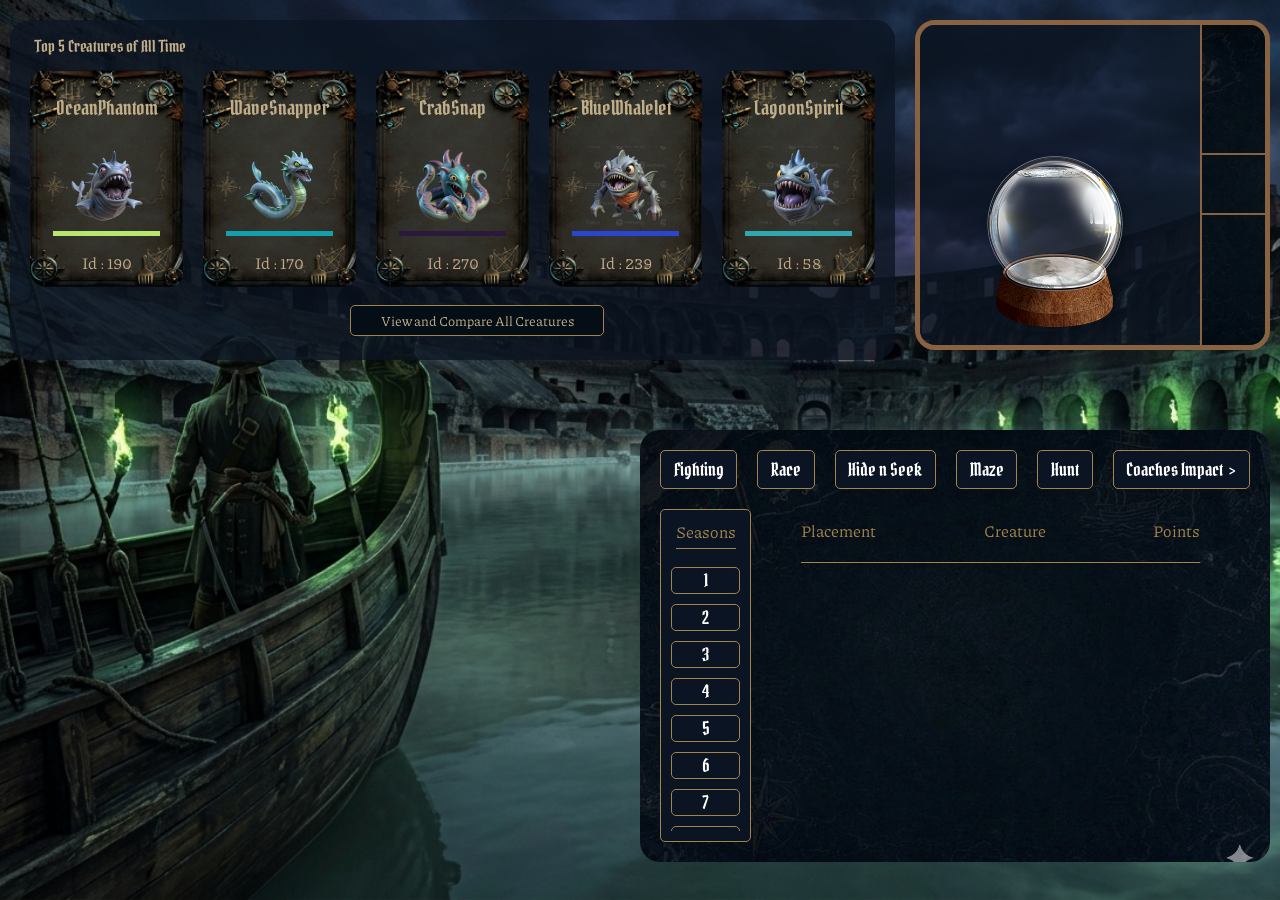
==== index.html @ 3aeb1a82 "Update index.html" ====
<!DOCTYPE html>
<html lang="en">

<head>
    <meta charset="UTF-8">
    <meta name="viewport" content="width=device-width, initial-scale=1.0">
    <link rel="stylesheet" href="common.css">
    <link rel="stylesheet" href="LinusS/landingPage.css">
    <link rel="stylesheet" href="SaraB/winRatePage.css">
    <link rel="stylesheet" href="SaraK/comparePage.css">
    <title>Uncharted Depth</title>
</head>

<body>

    <audio id="waveSound" src="./audioFile/WaveSound.mp3"></audio>
    <audio id="subSound" src="./audioFile/SubmarineSonar.mp3"></audio>
    <audio id="pirateStoryPart1" src="./audioFile/audio_part1.mp3"></audio>
    <audio id="pirateStoryPart2" src="./audioFile/audio_part2.mp3"></audio>

    <main id="firstPage" class="hide">
        <div id="firstPageItemContainer">
            <img id="firstPageLogo" src="./images/Logo.png" alt="">
            <button id="storyModeButton" class="firstPageButtons title">Story Mode</button>
            <button id="quickModeButton" class="firstPageButtons title">Quick Mode</button>
            <button id="creditsButton" class="firstPageButtons title">Credits</button>
        </div>
    </main>



    <main id="storyPage" class="hide">
        <div id="pirateSkull">
            <img src="./images/pirateFace.png" alt="" class="pirateSkull">
            <img src="./images/pirateJaw.png" alt="" class="pirateJaw animation" id="skullJaw1">
        </div>
        <div class="storyText" id="storyTextPart1"></div>
        <div id="continueStoryContainer">
            <button id="continueButtonStory" class="firstPageButtons title hide">Continue</button>
        </div>
    </main>

    <main id="portalPage" class="hide">
        <div id="pirateSkull">
            <img src="./images/pirateFace.png" alt="" class="pirateSkull">
            <img src="./images/pirateJaw.png" alt="" class="pirateJaw animation" id="skullJaw2">
        </div>
        <div class="storyText" id="storyTextPart2"></div>
        <button id="portalPageGlow"></button>
    </main>

    <main id="landingPageContainer" class="">
        <h4 id="creatureText">Top 5 Creatures of All Time </h4>
        <button id="comparePageButton">View and Compare All Creatures</button>
        <div id="topSectionLandingPage">
            <div id="containerAllMonstersBoxLanding">
            </div>
            <div id="specialtyContainer">
                <div id="monsterPic">
                    <img src="./images/smallPicBorder.svg" id="smallPicBorder" style="display: none;">
                    <img src="./images/Line 4.svg" id="smallLine" style="display: none;">
                    <div class="cropBox"></div>
                    <p id="rankMonsterName"></p>
                    <img src="./images/glassGlobe.png" alt="">
                    <div id="smallMonsterPic"></div>
                </div>
                <div id="rates">
                    <div id="monsterRanking" class="child"></div>
                    <div id="specialty" class="child"></div>
                    <div id="winRate" class="child"></div>
                </div>
            </div>

        </div>


        <div id="bottomSectionLandingPage">
            <div id="scoreboardContainer">
                <div id="disciplineButtons">
                    <button class="disciplineButton title" id="fightingDiscipline"
                        data-disciplineid="5">Fighting</button>
                    <button class="disciplineButton title" id="raceDiscipline" data-disciplineid="4">Race</button>
                    <button class="disciplineButton title" id="hidenseekDiscipline" data-disciplineid="3">Hide n
                        Seek</button>
                    <button class="disciplineButton title" id="mazeDiscipline" data-disciplineid="1">Maze</button>
                    <button class="disciplineButton title" id="huntDiscipline" data-disciplineid="2">Hunt</button>
                    <button class="disciplineButton title" id="coachesImpactButton">Coaches Impact &nbsp;></button>
                </div>
                <div id="scoreboardBottomSection">
                    <div id="scoreboardSeasonContainer">
                        <p class="text">Seasons</p>
                        <div id="scoreboardScrollContainer">
                            <button class="seasonButton title" id="season1Landing" data-currentseason="1">1</button>
                            <button class="seasonButton title" id="season2Landing" data-currentseason="2">2</button>
                            <button class="seasonButton title" id="season3Landing" data-currentseason="3">3</button>
                            <button class="seasonButton title" id="season4Landing" data-currentseason="4">4</button>
                            <button class="seasonButton title" id="season5Landing" data-currentseason="5">5</button>
                            <button class="seasonButton title" id="season6Landing" data-currentseason="6">6</button>
                            <button class="seasonButton title" id="season7Landing" data-currentseason="7">7</button>
                            <button class="seasonButton title" id="season8Landing" data-currentseason="8">8</button>
                            <button class="seasonButton title" id="season9Landing" data-currentseason="9">9</button>
                            <button class="seasonButton title" id="season10Landing" data-currentseason="10">10</button>
                        </div>

                    </div>
                    <div id="scoreboardStatsContainer">
                        <div id="scoreboardListingTitles">
                            <div class="text">Placement</div>
                            <div class="text">Creature</div>
                            <div class="text">Points</div>
                        </div>
                        <div id="creatureScoreboardStats">
                        </div>
                    </div>
                </div>
            </div>
    </main>


    <main id="comparePage" class="hide">
        <img src="./images/backArrow.png" id="backArrowCompare" class="backArrow" alt="">
        <div id="containerParticipants">

            <h2 class="containerTitle">Participants</h2>
            <input type="text" id="inputIdField" placeholder="Search Monster Id">


            <div id="containerAllMonstersBox">
            </div>

            <div id="containerButtons">
                <button class="buttonParticipants" id="clearSelectionButton">Clear Selection</button>
                <button class="buttonParticipants" id="selectRandomButton">Select Random</button>
            </div>
        </div>


        <div id="containerGraphs">
            <h2 class="containerTitle">Skill Points</h2>

            <div id="searchBars">

                <select name="seasonsDropDown" id="seasonsDropDown">
                    <option value="">--Choose a season--</option>
                    <option value="season1">Season 1</option>
                    <option value="season2">Season 2</option>
                    <option value="season3">Season 3</option>
                    <option value="season4">Season 4</option>
                    <option value="season5">Season 5</option>
                    <option value="season6">Season 6</option>
                    <option value="season7">Season 7</option>
                    <option value="season8">Season 8</option>
                    <option value="season9">Season 9</option>
                    <option value="season10">Season 10</option>
                </select>

                <button id="compareButton">Compare Creatures</button>
            </div>

            <div id="skillDistrubution">
                <h3 class="graphTitle">Skill Distribution. The center represent 10 skill points and the outermost 20.
                    Each growing circle is +2 points</h3>
                <div id="radarChartContainer" class=""></div>
            </div>
            <div id="pointsDistrubution">
                <h3 class="graphTitle">Point Distribution is measured as the average score a participant achieves
                    throughout a
                    season</h3>
            </div>


        </div>
    </main>

    <main id="coachGraphPage" class="hide">
        <img src="../images/backArrow.png" id="backArrowCompare" class="backArrow" alt="">
        <div id="coachInfoText">
            <h2>Coaching Impact Overview</h2>
            <p>- The graph shows how coaches perform based on the total points their participants earn across different
                events.<br>- The points for each placement in an event are shown under the graph.</p>
        </div>
        <div id="coachGrafButtonContainer">
            <select id="seasonSelect"></select>
            <select id="eventSelect"></select>
        </div>
        <div id="chart"></div>
        <div id="placementInfo">
            <h4>Point Placement System:</h4>
            <p>1st = 15 pts,&nbsp;&nbsp;&nbsp;&nbsp;2nd = 10 pts,&nbsp;&nbsp;&nbsp;&nbsp;3rd = 6
                pts,&nbsp;&nbsp;&nbsp;&nbsp;4th = 3 pts,&nbsp;&nbsp;&nbsp;&nbsp;5th = 1 pt</p>
        </div>
    </main>

    <main id="creditsPage" class="hide">
        <img src="./images/backArrow.png" id="backArrowCredits" class="backArrow" alt="">


        <div id="containerCredits">

            <h1>Credits</h1>

            <div class="textDiv">
                <h2>Lead designer</h1>
                    <p>Ahmet Börütecne</p>
            </div>
            <div class="textDiv">
                <h2>Designer</h1>
                    <p>Sara Karlsson</p>
                    <p>Sara Boughiout </p>
                    <p>Linus Strandberg</p>
            </div>
            <div class="textDiv">
                <h2>Lead programmer</h1>
                    <p>Erik Pineiro</p>
            </div>
            <div class="textDiv">
                <h2>Programmers </h1>
                    <p>Sara Karlsson</p>
                    <p>Sara Boughiout </p>
                    <p>Linus Strandberg</p>
            </div>

            <div class="textDiv">
                <h2>Fika Manager </h1>
                    <p>Linus Strandberg</p>
            </div>
        </div>

    </main>



    <script src="d3.v7.min.js"></script>
    <script src="Frontend/dataset.v2.js"></script>
    <script src="SaraK/saraK.js"></script>
    <script src="LinusS/linus.js"></script>
    <script src="SaraB/saraB.js"></script>
</body>

</html>
---- common.css ----
.hide {
    display: none !important;
}


@font-face {
    font-family: "titleFont";
    src: url(../Fonts/Pirata_One/PirataOne-Regular.ttf);
}

@font-face {
    font-family: "textFont";
    src: url(../Fonts/Piazzolla/Piazzolla-VariableFont_opsz\,wght.ttf);
}

.title {
    font-family: titleFont;
    font-size: 18px;
}

.text {
    font-family: textFont;
}

#continueStoryContainer{
    display: flex;
    justify-content: end;
    align-items: end;
    box-sizing: border-box;
    padding: 40px;
    width: 100%;
}

#radarChartContainer {
    display: flex;
    flex: 1;
    justify-content: center;
    align-items: center;
}

#portalPageGlow {
    background-position: center;
    background-size: cover;
    background-color: transparent;
    position: sticky;
    border: 0;
    border-radius: 80%;

    height: 43%;
    width: 15%;

    top: 50%;
    left: 44%;

}

#portalPageGlow:hover {
    background-image: url("./images/EllipsePortal.png");
    cursor: pointer;
}
---- LinusS/landingPage.css ----
body {
    display: flex;
    margin: 0;
    height: 100vh;
}

@keyframes fadePageToBlack {
    0% {
        filter: brightness(1);
    }

    100% {
        filter: brightness(0);
    }
}

@keyframes fadePageToNormal {
    0% {
        filter: brightness(0);
    }

    100% {
        filter: brightness(1);
    }
}

.fadePageBlack {
    animation: fadePageToBlack 5s ease-in forwards;
}

.fadeToNormal {
    animation: fadePageToNormal 5s ease-out forwards;
}

#firstPage {
    background-image: url("../images/SubFinish.png");

    background-size: cover;

    min-height: 100vh;
    width: 100%;
    font-family: titleFont;
    padding: 80px 40px;
    display: flex;
    justify-content: end;

}

#firstPageLogo {
    width: 336px;
    height: 183px;
    display: block;
}

.firstPageButtons {
    color: #A2844F;
    font-size: 36px;
    font-weight: 400;
    background: none;
    border: 0;
}

.firstPageButtons:hover {
    cursor: pointer;
    background-color: #6D3A1847;
}

#firstPageItemContainer {
    
    display: flex;
    flex-direction: column;
    width: 336px; 
    gap: 20px;
}

#landingPageContainer {
    padding: 10px;
    box-sizing: border-box;
    min-height: 100vh;
    width: 100%;

    display: flex;
    flex-direction: column;
    gap: 6vh;

    background-image: url("../images/landingPageBackground.png");
    background-size: cover;
}

#topSectionLandingPage {
    height: 34vh;
    display: flex;
    justify-content: space-between;
    margin-bottom: 20px;
    margin-top: 10px;
}

#bottomSectionLandingPage {
    height: 48vh;
    width: 50%;
    background-image: url("../images/scoreaboardBackground.png");
    background-position: center;
    background-size: cover;
    padding: 20px;
    box-sizing: border-box;
    border-radius: 20px;
    margin-top: 30px;
    margin-left: auto;
}

#disciplineButtons {
    display: flex;
    gap: 20px;
    height: 10%;
    margin-bottom: 20px;
}

.disciplineButton {
    flex-grow: 1;
    height: 100%;
    border: 1px solid #A2844F;
    border-radius: 5px;
    color: white;
    background-color: #0B1422;
}

.disciplineButton:hover {
    cursor: pointer;
    opacity: 0.5;
}

#calcRatesButton {
    background-color: #A2844F;
    color: #0B1422;
}

#scoreboardContainer {
    height: 100%;
    box-sizing: border-box;
    display: flex;
    flex-direction: column;
}

#scoreboardBottomSection {
    display: flex;
    flex: 1;
    min-height: 0;
}

#scoreboardSeasonContainer {
    width: calc((100% - 100px) / 6);
    display: flex;
    flex-direction: column;
    align-items: center;
    padding: 10px;
    gap: 2.5%;
    background-color: #0B1422;
    border: 1px solid #A2844F;
    border-radius: 5px;
    min-height: 0;
}

#scoreboardScrollContainer {
    display: flex;
    flex-direction: column;
    width: 100%;
    gap: 10px;
    overflow-y: scroll;
    padding: 10px;
}

#scoreboardSeasonContainer p{
    padding: 0px 0px 5px 0px;
    margin: 0px;
    color: #A2844F;
    border-bottom: 1px solid #A2844F;

}

#scoreboardStatsContainer {
    width: 100%;
    display: flex;
    flex-direction: column;
    min-height: 0;
}

#scoreboardListingTitles {
    display: flex;
    justify-content: space-between;
    color: #A2844F;
    margin: 10px 50px 30px 50px;
    padding-bottom: 20px;
    border-bottom: 1px solid #A2844F;
}

.seasonButton {
    width: 100%;
    box-sizing: border-box;
    background-color: #0B1422;
    color: white;
    border: 1px solid #A2844F;
    flex-grow: 1;
    border-radius: 5px;
}

.seasonButton:hover {
    cursor: pointer;
    opacity: 0.5;
}

#creatureScoreboardStats {
    display: flex;
    flex-direction: column;
    min-height: 0;
    overflow-y: scroll;
    flex: 1;
}

.creatureScoreboard {
    display: flex;
    color: white;
    justify-content: space-between;
    margin: 0px 50px 30px 50px;
    padding-bottom: 20px;
    border-bottom: 1px solid #A2844F33;
}

.creatureScoreboard p {
    margin: 0;
    font-size: 16px;
    font-weight: 400;
}


#portalPage{
    width: 100%;
    height: 100vh;
    background-image: url("../images/Portals.png");
    background-size: cover;
    background-position: center;
    background-repeat: no-repeat;

}


#pirateSkull{
    position: relative;
    z-index: 10000;
}

.pirateSkull{
    position: relative;
    width: 202px;
    height: 189px;
}

.pirateJaw{
    position: absolute;
    width: 70px;
    top: 110px;
    left: 62px;

}

.animation {
    animation: MoveJaw 0.15s infinite ease-in-out alternate;
}

@keyframes MoveJaw {
     from {
        top: 110px;
    }

    to {
        top: 115px;
    }
    
}

.storyText{
    position: absolute;
    background-color: rgba(68, 99, 96, 0.80);
    color: white;
    width: 1200px;
    border: 2px solid white;
    border-radius: 5px;
    padding: 15px 15px 15px 50px;
    top: 60px;
    left: 130px;
    
}

.clickedDisciplineAndButton {
    color: #FFA300;
    background-color: #00173A;
    border: 1px solid #FFA300;
    box-shadow: 0 0 5px white;
}



#topCreatureStats{
    display: flex;
    justify-content: flex-end;

}

#specialtyContainer {
    height: 234px;
    width: 500px;
    border-radius: 20px;
    display: grid;
    overflow: hidden;
    grid-template-columns: 1fr 1fr;
    border: 5px solid #896241
    
}

#monsterPic {
    background: rgba(11, 20, 34, 0.76);
}

#rates{
    background-image: url(../images/scoreaboardBackground.png);
    background-position: center;
    background-repeat: no-repeat;
    background-size: cover;
    background-color: green;
    display: grid;
    grid-template-rows: 1fr 80px 1fr;
}

#rates div{
    border-bottom: 2px solid #896241
}
---- SaraB/winRatePage.css ----
#specialtyContainer {
    height: 320px;
    width: 500px;
    border-radius: 20px;
    display: grid;
    overflow: hidden;
    grid-template-columns: 280px 220px;
    border: 5px solid #896241
    
}

#monsterPic {
    background: rgba(11, 20, 34, 0.76);
}

#containerAllMonstersBoxLanding{
    display: flex;
    gap: 20px;
    margin-right: 20px;
}

#rates{
    background-image: url(../images/scoreaboardBackground.png);
    background-position: center;
    background-repeat: no-repeat;
    background-size: cover;
    display: grid;
    grid-template-rows: 1fr 60px 1fr;
    border-left: 2px solid #896241;
}

#rates div{
    border-bottom: 2px solid #896241
}


#monsterRanking{
    position: relative;
}
.child{
    display: flex;
    align-items: center;
    color: white;
    justify-content: space-between;
    padding: 0 15px 0 15px;

}

.child p{
    color: rgba(250, 223, 138, 0.60);
    font-size: 20px;
    font-style: normal;
    font-weight: 700;
    line-height: 30px;
}

.child img{
    width: 110px;
    position: relative;
    filter: drop-shadow(-1px -1px 10px rgba(223, 182, 85, 0.56));
}

#smallRanking{
      font-size: 16px;
      position: absolute;
      top: 34px;
      left: 146px;
      color: white;
}

#monsterPic{
    display: flex;
    flex-direction: column;
    justify-content: flex-end;
    align-items: center;
    position: relative;
}

#monsterPic p{
    color: #C2AD89;
    text-align: center;
    font-size: 26px;
    font-weight: 700;

}

#smallMonsterPic img{
    position: absolute;
    width: 90px;
    bottom: 70px;
    left: 93px;
}



div #winRate {
    flex-direction: column;
    align-self: center;
    border-bottom: 0px;
}

#winRate p {
    margin: 0;
    margin-bottom: 10px;
    font-size: 12px;
}

#procentualRate {
    font-size: 30px !important;
}

.cropBox{
    width: 85px;
    height: 70px;

    overflow: hidden;
    position: relative;

    border-radius: 3px;
    left: 79px;
}

.cropBox img{
    position: absolute;
    width: 200px;
    top: -60px;
    left: -30px;
}

#rankMonsterName{
    font-family: titleFont;
    position: absolute;
    top: 10px;
    left: 10px;
}

#smallPicBorder{
    position: absolute;
    height: 72px;
    top: 49px;
    right: 17px;
    z-index: 100000;
}


#smallLine{
    position: absolute;
    top: 100px;
    left: 150px;
}

.rankingText {
    color: white !important;
}

#chart svg {
    margin-top: 200px;
}

.selectC {
    width: 170px;
    height: 54px;
    border-radius: 10px;
    border: 2px solid #A2844F;
    background: #051922;
    color: #C2AD89;
    padding: 0 12px;

    font-family: Piazzolla;
    font-size: 20px;
    font-style: normal;
    font-weight: 500;
    line-height: normal;
}

#coachGrafButtonContainer{
    display: flex;
    position: absolute;
    left: 950px;
    top: 50px;
    gap: 15px;

}


#coachGraphPage {
    width: 100vw;
    min-height: 100vh;

    background-image: url("../images/coachGrafBackgroundPic.png");
    background-size: cover;
    background-position: center;
    background-repeat: no-repeat;

    display: flex;
    flex-direction: column;
}

#coachInfoText{
    position: absolute;
    color: #C2AD89;
    left: 180px;
    top: 50px;
}

#coachInfoText p{
    margin-top: 25px;
}

#placementInfo{
    margin-left: 200px;
    color: #C2AD89;

}

#containerAllMonstersBoxLanding{
    background: rgba(11, 20, 34, 0.76);
    padding: 50px 20px 40px 20px;
    border-radius: 20px;
    height: 250px;

}

#comparePageButton{
    position: absolute;
    top: 305px;
    left: 350px;


    width: 254px;
    height: 31px;
    padding: 0 15px;

    font-family: textfont;
    border-radius: 5px;
    border: 1px solid #A2844F;
    background: #040E16;
    color: #C2AD89
}

#comparePageButton:hover{
    cursor: pointer;
    opacity: 0.6;
}

#creatureText{
    font-family: titleFont;
    position: absolute;
    color: #C2AD89;

    font-weight: 300;
    left: 35px;
    top: 15px;

}
---- SaraK/comparePage.css ----
@font-face {
    font-family: "titleFont";
    src: url(../Fonts/Pirata_One/PirataOne-Regular.ttf);
}

@font-face {
    font-family: "textFont";
    src: url(../Fonts/Piazzolla/Piazzolla-VariableFont_opsz\,wght.ttf);
}

body {
    background-color: #2c4043;
}


#storyPage {
    background-image: url(../images/PiarteShip.png);
    height: 100vh;
    width: 100vw;
    background-size: cover;
    background-position: center;
    background-repeat: no-repeat;
    display: flex;
}

#storyDiv {
    background-color: #446360;
    opacity: 80%;
    border: 1px solid white;
    margin-top: 30px;
    margin-left: 30px;
    width: 40%;
    color: white;
    padding-left: 10px;
}

#storyText {
    font-family: textFont;
}

/* /////// */


body {
    margin: 0;
}

#comparePage {
    display: flex;
    flex-direction: row;
    background-image: url(../images/landingPageBackground.png);
    background-size: cover;
    min-height: 100vh;
    background-color: rgba(47, 65, 67, 0.7);
    background-blend-mode: lighten;
    padding: 10px 40px;
    width: 100%;
    overflow: scroll;
}

.backArrow {
    height: 20px;
    position: absolute;
    left: 20px;
    top: 20px;
    z-index: 9999;
}

#containerParticipants {
    display: flex;
    flex-direction: column;
    gap: 20px;
    width: 50%;
    height: 100%;
}

#inputIdField {
    width: 200px;
    padding: 5px;
    border-radius: 5px;
    background-color: #446360;
    color: black;
    opacity: 80%;
    border: solid 2px #2a3d3b;
}

#containerAllMonstersBox {
    display: flex;
    flex-wrap: wrap;
    overflow: scroll;
    gap: 15px;
    height: 100%;
}

.chosenMonsterCard {
    border: solid 2px #5E9F99;
    border-radius: 15px;
    box-shadow: 0 0 4px #5E9F99
}

.monsterCard {
    background-image: url(../images/monsterCard.png);
    background-size: cover;
    width: 153px;
    height: 218px;
    display: flex;
    justify-content: center;
    align-items: center;
    box-sizing: border-box;
}

.monsterCard:hover {
    opacity: 0.6;
    cursor: pointer;
}

#colorBar1 {
    height: 10px;
    width: 10px;
}

.containerTitle {


    font-size: 34px;
    color: #C2AD89;
    font-family: titleFont;
    margin: 0px;
}

#containerButtons {

    gap: 15px;
    display: flex;
}

.buttonParticipants {
    border: 2px solid #A2844F;
    border-radius: 10px;
    padding: 10px;
    background-color: #051922;
    color: #C2AD89;
    font-size: 20px;
}

.buttonParticipants:hover {
    background-color: #092a39;

}


/* *********************  */
#containerGraphs {
    width: 50%;
    display: flex;
    flex-direction: column;
    gap: 10px;
}

#skillDistrubution {
    height: 400px;
    width: 100%;
    border-radius: 10px;
    color: #C2AD89;
    background-image: url("../images/creditsPage.png");
}


#pointsDistrubution {
    /* height: 400px; */
    height: 400px;
    width: 100%;
    background-image: url("../images/creditsPage.png");
    border-radius: 10px;
    color: #C2AD89;
}

.graphTitle {
    color: #C2AD89;
    padding-left: 20px;
}


#creditsPage {
    background-image: url(../images/creditsPage.png);
    height: 100vh;
    width: 100vw;
    background-size: cover;
    background-position: center;
    background-repeat: no-repeat;
}

#containerCredits {
    display: flex;
    flex-direction: column;
    justify-content: center;
    align-items: center;
    color: white;
    position: fixed;
    width: 100%;
    overflow: hidden;
    /* starta under skärmen */
    bottom: -100%;

    animation: scrollCredits 20s linear forwards;

}


@keyframes scrollCredits {
    from {
        bottom: -100%;
    }

    to {
        bottom: 100%;
    }
}


#containerCredits h1 {
    font-family: "titleFont";
    color: #A2844F;
    font-size: 50px;
}

.textDiv {
    display: flex;
    flex-direction: column;
    justify-content: center;
    align-items: center;
}

.textDiv h2 {

    font-family: "titleFont";
    color: #A2844F;
    margin-bottom: 7px;


}

.textDiv p {
    font-family: "textFont";
}

.monsterCard {
    display: flex;
    flex-direction: column;
    gap: 5px;
}

.monsterName {
    color: #C2AD89;
    font-family: titleFont;
    font-size: 20px;
}

.monsterImage {
    height: 80px;
}

.colorLine {
    height: 5px;
    width: 70%;

}

.idName {
    color: #C2AD89;
    font-family: textFont;
    margin: 10px;
}

.hideCard {
    display: none;
}

#searchBars {
    display: flex;
    gap: 20px;
}

#seasonsDropDown {
    padding: 3px;
    width: 200px;
    padding: 5px;
    border-radius: 5px;
    background-color: #446360;
    color: black;
    opacity: 80%;
    border: solid 2px #2a3d3b;
}

#compareButton {
    padding: 3px;
    width: 200px;
    padding: 5px;
    border-radius: 5px;
    background-color: #446360;
    color: black;
    opacity: 80%;
    border: solid 2px #2a3d3b;
}

#compareButton:hover {
    background-color: #3b5552;
    cursor: pointer;
}
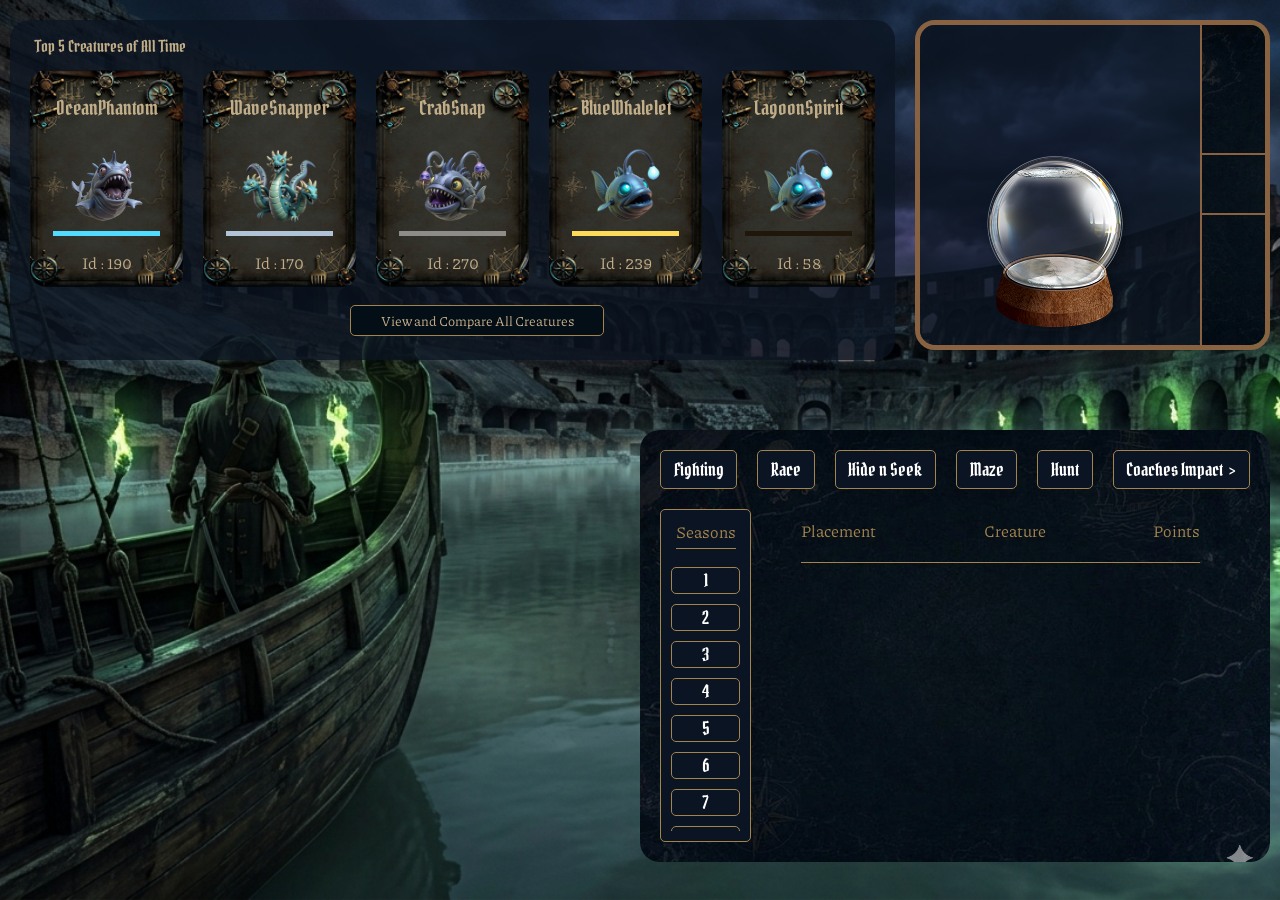
==== commit 4ebbc2a4: "Update index.html" ====
--- a/index.html
+++ b/index.html
@@ -173,7 +173,7 @@
     </main>
 
     <main id="coachGraphPage" class="hide">
-        <img src="../images/backArrow.png" id="backArrowCompare" class="backArrow" alt="">
+        <img src="./images/backArrow.png" id="coachBackArrow" class="backArrow" alt="">
         <div id="coachInfoText">
             <h2>Coaching Impact Overview</h2>
             <p>- The graph shows how coaches perform based on the total points their participants earn across different
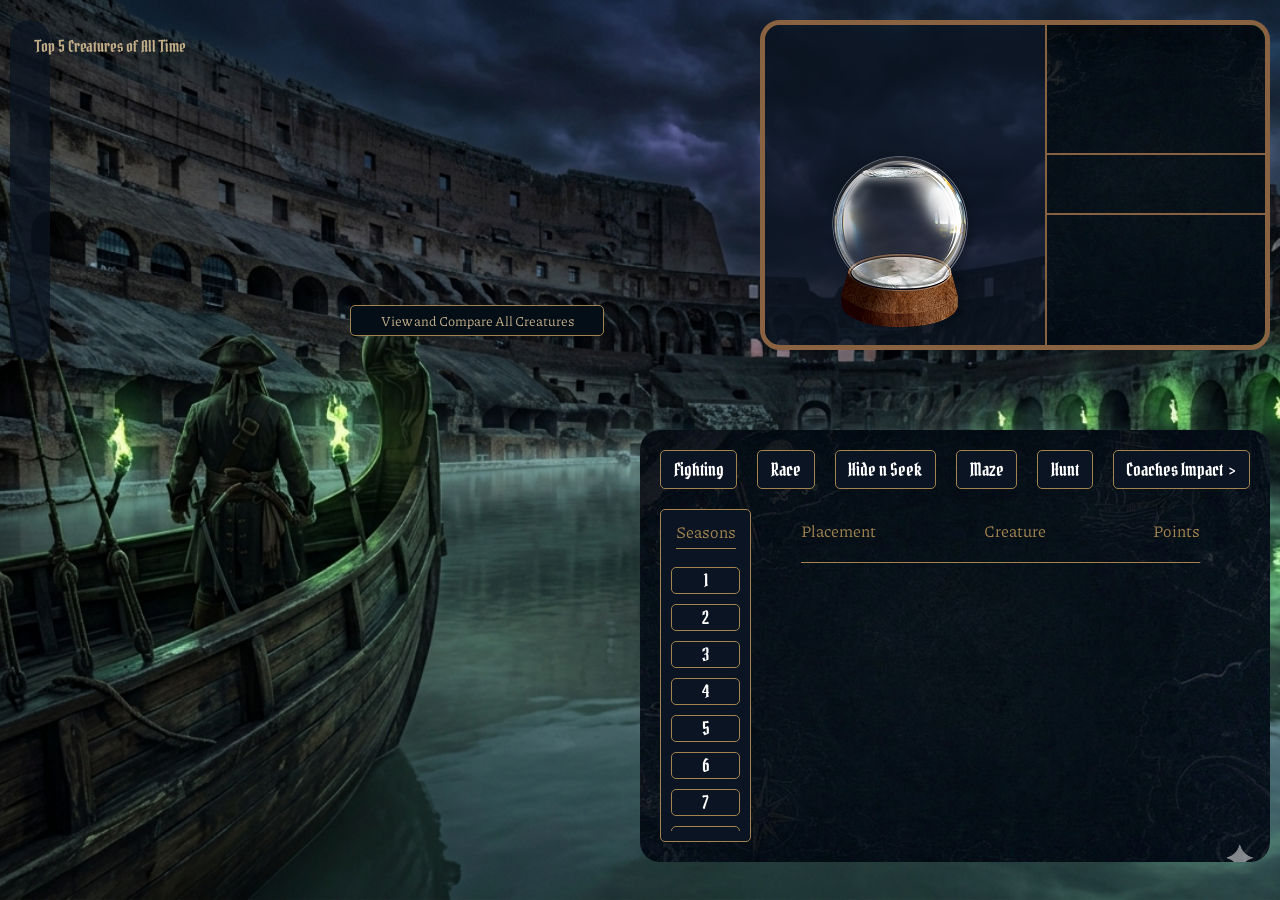
==== commit 29649eef: "Merge branch 'main' of https://github.com/lelle1000/Uncharted-Depths" ====
--- a/index.html
+++ b/index.html
@@ -173,7 +173,7 @@
     </main>
 
     <main id="coachGraphPage" class="hide">
-        <img src="./images/backArrow.png" id="coachBackArrow" class="backArrow" alt="">
+        <img src="../images/backArrow.png" id="backArrowCompare" class="backArrow" alt="">
         <div id="coachInfoText">
             <h2>Coaching Impact Overview</h2>
             <p>- The graph shows how coaches perform based on the total points their participants earn across different
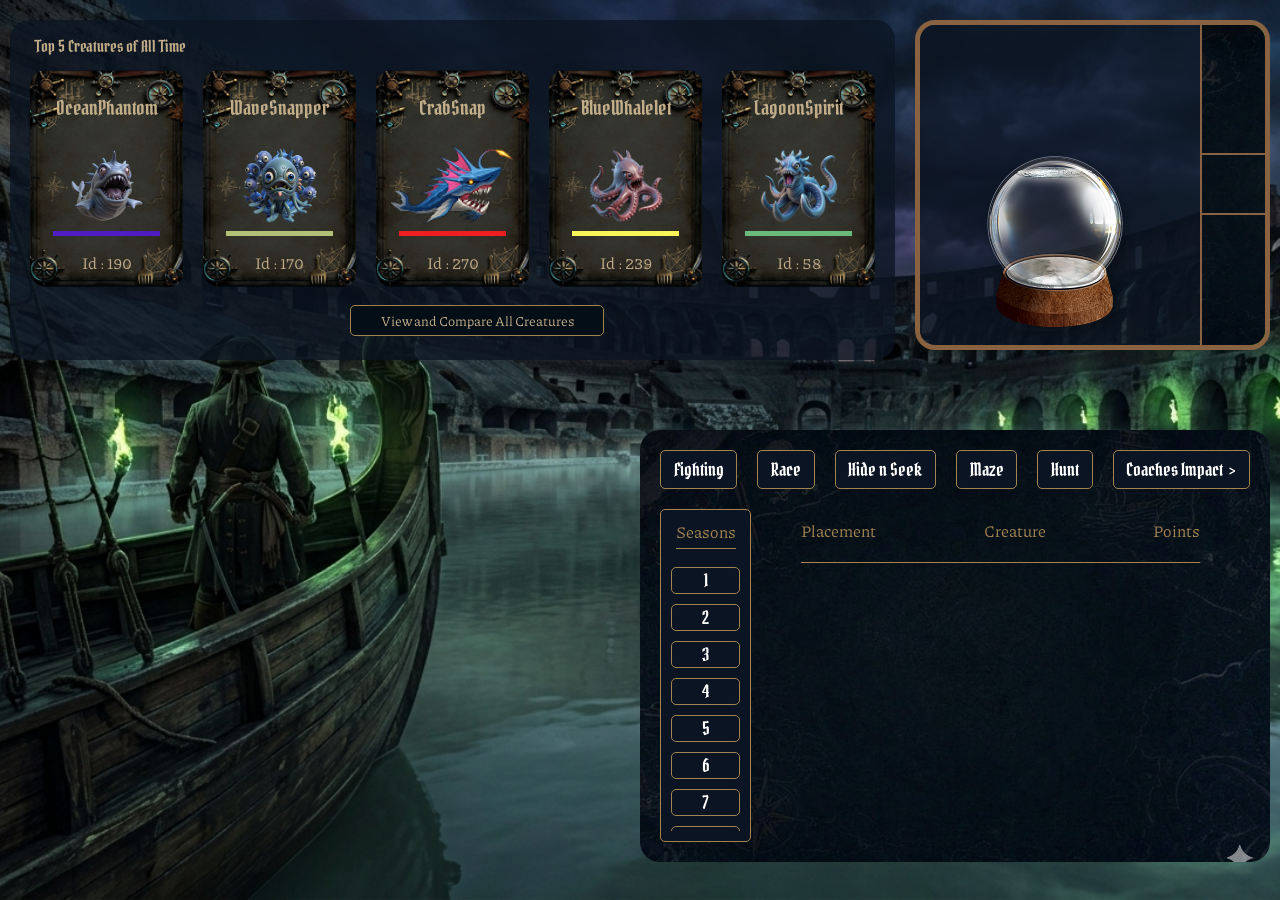
==== commit cf2b0bf7: "Merge branch 'main' of https://github.com/lelle1000/Uncharted-Depths" ====
--- a/index.html
+++ b/index.html
@@ -173,7 +173,7 @@
     </main>
 
     <main id="coachGraphPage" class="hide">
-        <img src="../images/backArrow.png" id="backArrowCompare" class="backArrow" alt="">
+        <img src="./images/backArrow.png" id="coachBackArrow" class="backArrow" alt="">
         <div id="coachInfoText">
             <h2>Coaching Impact Overview</h2>
             <p>- The graph shows how coaches perform based on the total points their participants earn across different
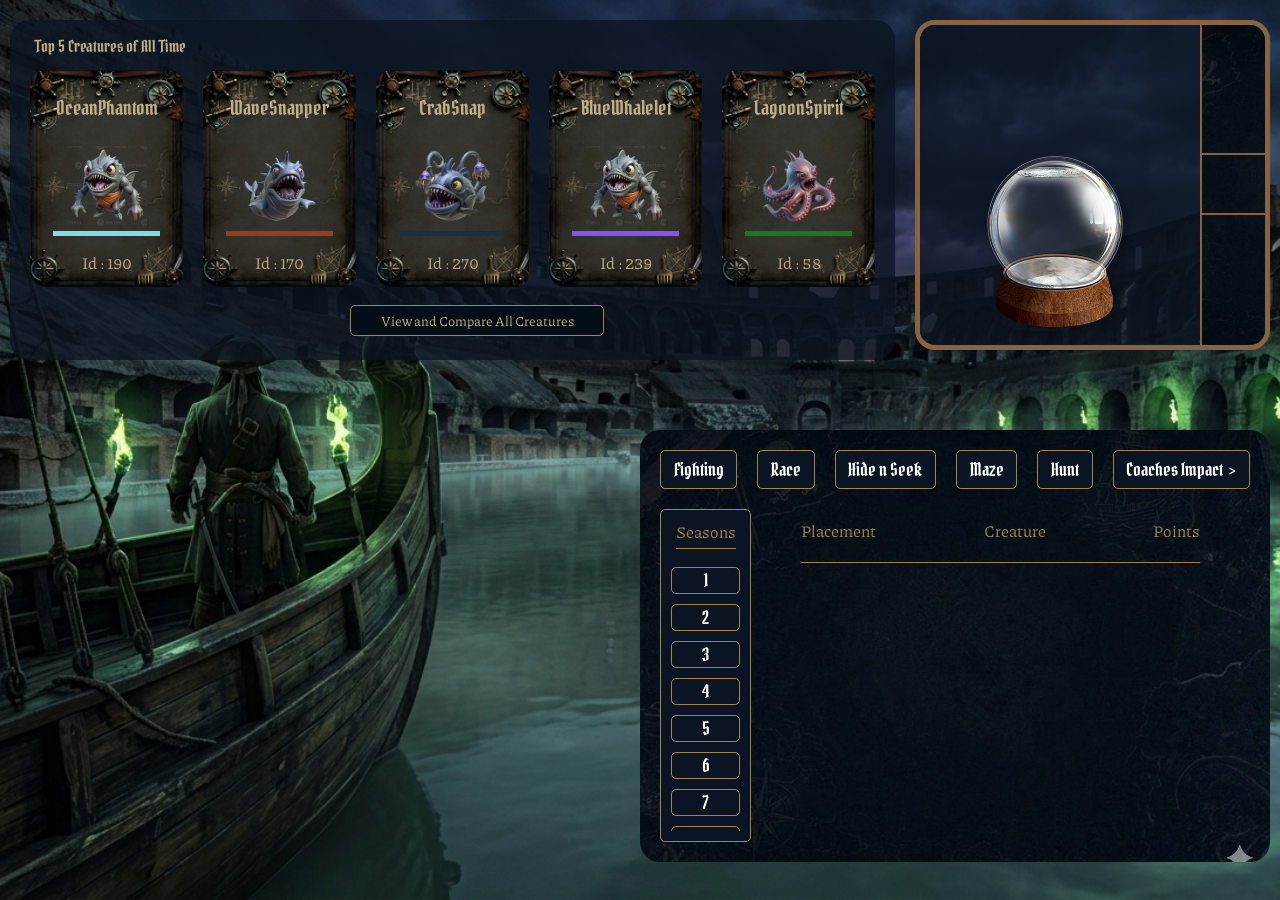
==== commit ec33a76b: "fix css buttton" ====
--- a/index.html
+++ b/index.html
@@ -121,7 +121,9 @@
         <img src="./images/backArrow.png" id="backArrowCompare" class="backArrow" alt="">
         <div id="containerParticipants">
 
-            <h2 class="containerTitle">Participants</h2>
+            <h2 class="containerTitle">Participants
+                
+            </h2>
             <input type="text" id="inputIdField" placeholder="Search Monster Id">
 
 
--- a/SaraK/comparePage.css
+++ b/SaraK/comparePage.css
@@ -125,7 +125,8 @@
     font-size: 34px;
     color: #C2AD89;
     font-family: titleFont;
-    margin: 0px;
+    margin: 0;
+    margin-left :20px;
 }
 
 #containerButtons {
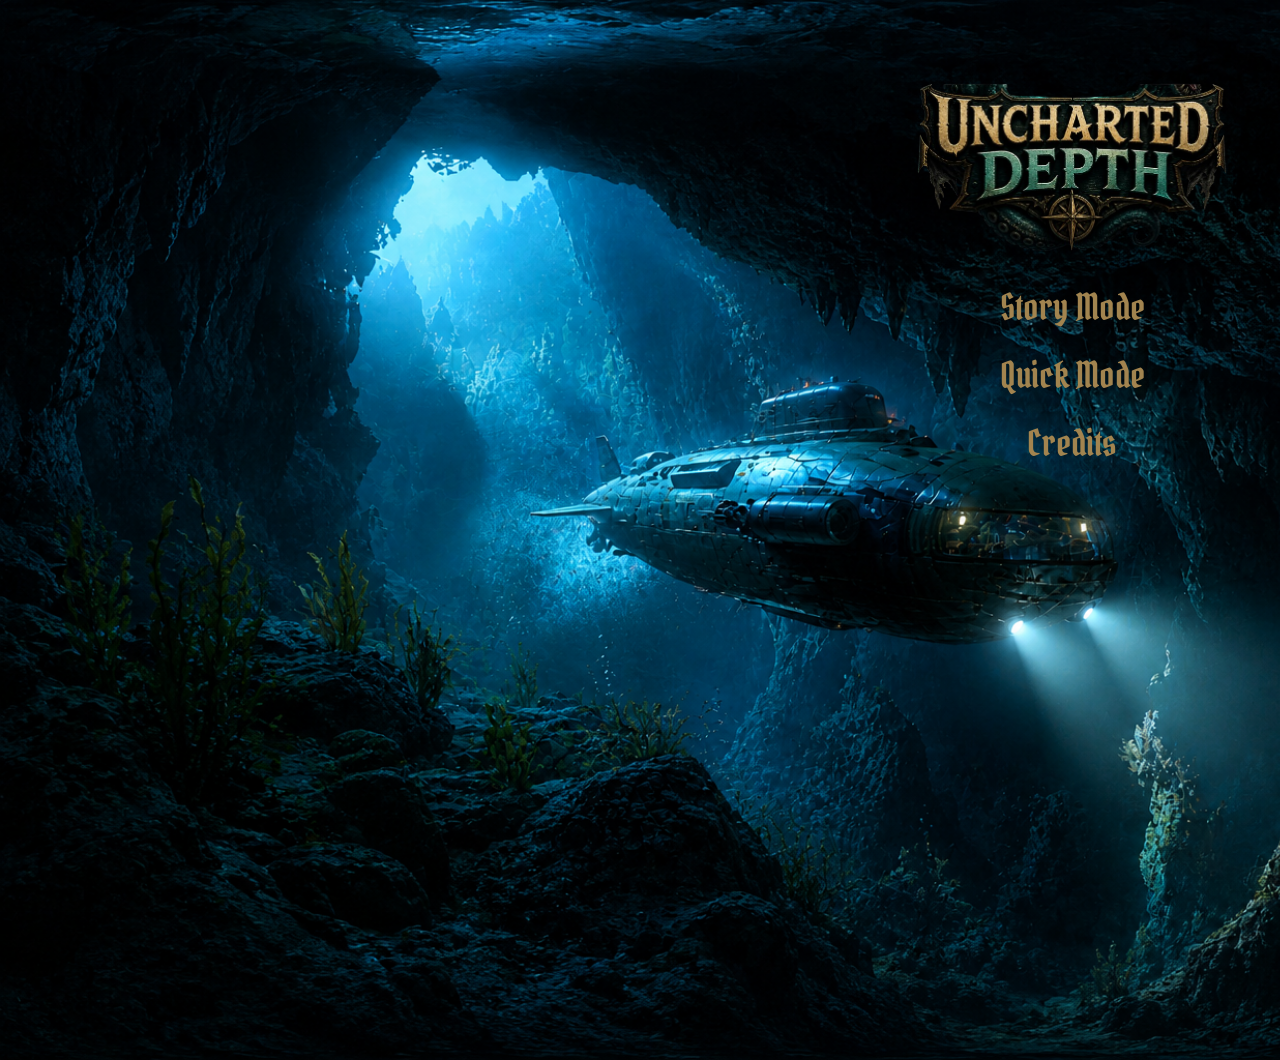
==== commit 5798da76: "firstpage fix" ====
--- a/index.html
+++ b/index.html
@@ -18,7 +18,7 @@
     <audio id="pirateStoryPart1" src="./audioFile/audio_part1.mp3"></audio>
     <audio id="pirateStoryPart2" src="./audioFile/audio_part2.mp3"></audio>
 
-    <main id="firstPage" class="hide">
+    <main id="firstPage" class="">
         <div id="firstPageItemContainer">
             <img id="firstPageLogo" src="./images/Logo.png" alt="">
             <button id="storyModeButton" class="firstPageButtons title">Story Mode</button>
@@ -49,7 +49,7 @@
         <button id="portalPageGlow"></button>
     </main>
 
-    <main id="landingPageContainer" class="">
+    <main id="landingPageContainer" class="hide">
         <h4 id="creatureText">Top 5 Creatures of All Time </h4>
         <button id="comparePageButton">View and Compare All Creatures</button>
         <div id="topSectionLandingPage">
@@ -122,7 +122,7 @@
         <div id="containerParticipants">
 
             <h2 class="containerTitle">Participants
-                
+
             </h2>
             <input type="text" id="inputIdField" placeholder="Search Monster Id">
 
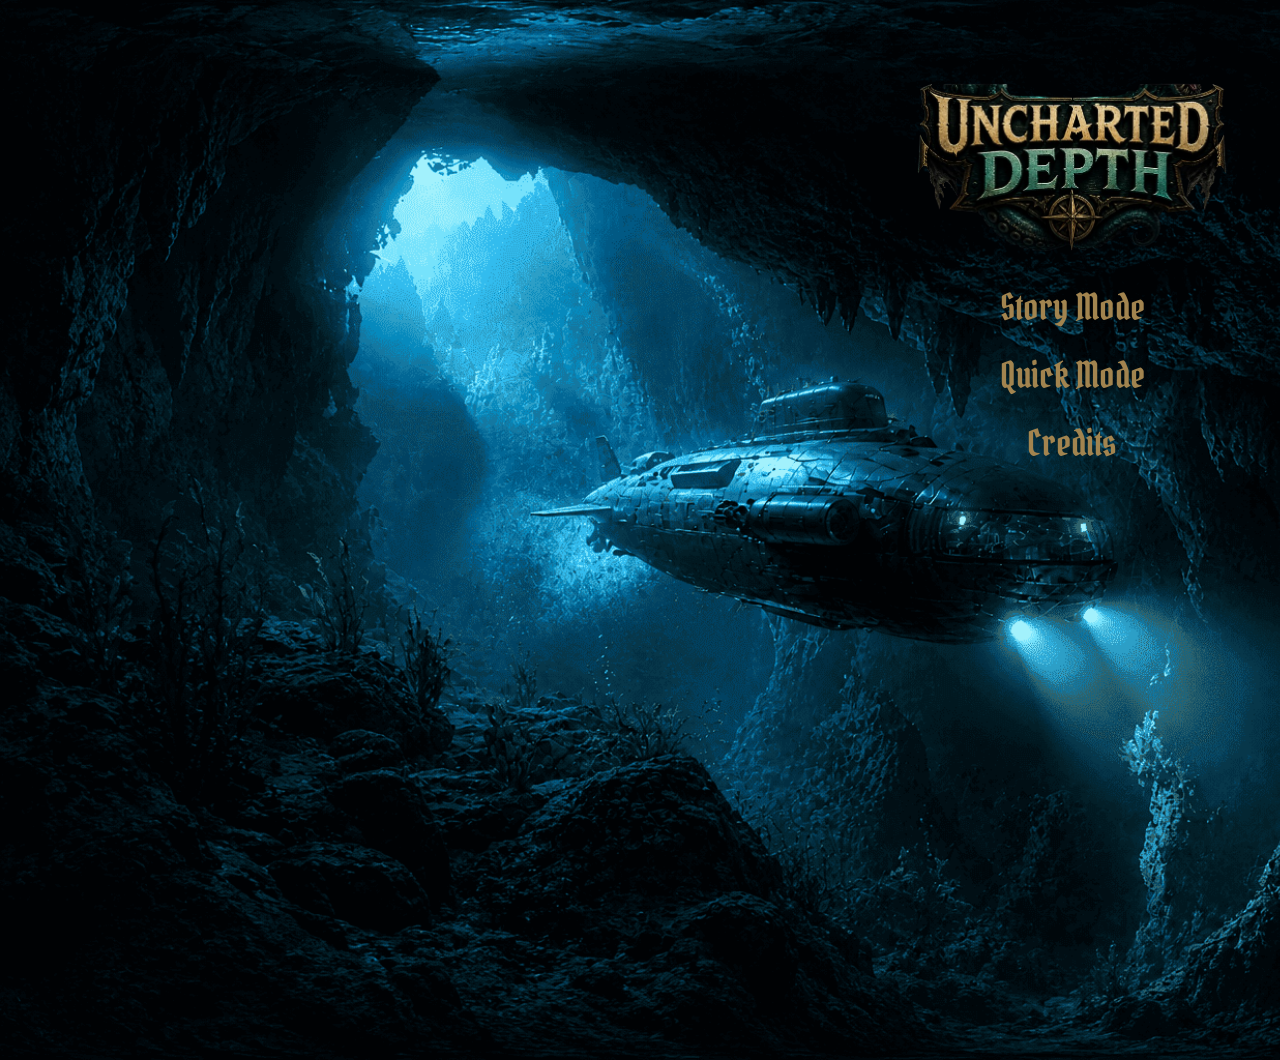
==== commit d7297672: "cange text" ====
--- a/index.html
+++ b/index.html
@@ -178,9 +178,12 @@
         <img src="./images/backArrow.png" id="coachBackArrow" class="backArrow" alt="">
         <div id="coachInfoText">
             <h2>Coaching Impact Overview</h2>
-            <p>- The graph shows how coaches perform based on the total points their participants earn across different
-                events.<br>- The points for each placement in an event are shown under the graph.</p>
-        </div>
+            <p>- The graph shows how coaches perform based on the average points earned by their participants across different events, while the color indicates which skill they coach best in.
+                <br>- The points for each placement in an event are shown under the graph.</p>
+        </div>
+        <div id="skillInfo">
+        </div>
+        <div id="skillColorsContainer"></div>
         <div id="coachGrafButtonContainer">
             <select id="seasonSelect"></select>
             <select id="eventSelect"></select>
--- a/LinusS/landingPage.css
+++ b/LinusS/landingPage.css
@@ -33,7 +33,7 @@
 }
 
 #firstPage {
-    background-image: url("../images/SubFinish.png");
+    background-image: url("../images/SubFinish2.png");
 
     background-size: cover;
 
@@ -66,10 +66,10 @@
 }
 
 #firstPageItemContainer {
-    
-    display: flex;
-    flex-direction: column;
-    width: 336px; 
+
+    display: flex;
+    flex-direction: column;
+    width: 336px;
     gap: 20px;
 }
 
@@ -83,7 +83,7 @@
     flex-direction: column;
     gap: 6vh;
 
-    background-image: url("../images/landingPageBackground.png");
+    background-image: url("../images/landingPageBackground2.png");
     background-size: cover;
 }
 
@@ -169,7 +169,7 @@
     padding: 10px;
 }
 
-#scoreboardSeasonContainer p{
+#scoreboardSeasonContainer p {
     padding: 0px 0px 5px 0px;
     margin: 0px;
     color: #A2844F;
@@ -232,7 +232,7 @@
 }
 
 
-#portalPage{
+#portalPage {
     width: 100%;
     height: 100vh;
     background-image: url("../images/Portals.png");
@@ -243,18 +243,18 @@
 }
 
 
-#pirateSkull{
+#pirateSkull {
     position: relative;
     z-index: 10000;
 }
 
-.pirateSkull{
+.pirateSkull {
     position: relative;
     width: 202px;
     height: 189px;
 }
 
-.pirateJaw{
+.pirateJaw {
     position: absolute;
     width: 70px;
     top: 110px;
@@ -267,17 +267,17 @@
 }
 
 @keyframes MoveJaw {
-     from {
+    from {
         top: 110px;
     }
 
     to {
         top: 115px;
     }
-    
-}
-
-.storyText{
+
+}
+
+.storyText {
     position: absolute;
     background-color: rgba(68, 99, 96, 0.80);
     color: white;
@@ -287,7 +287,7 @@
     padding: 15px 15px 15px 50px;
     top: 60px;
     left: 130px;
-    
+
 }
 
 .clickedDisciplineAndButton {
@@ -299,7 +299,7 @@
 
 
 
-#topCreatureStats{
+#topCreatureStats {
     display: flex;
     justify-content: flex-end;
 
@@ -313,14 +313,13 @@
     overflow: hidden;
     grid-template-columns: 1fr 1fr;
     border: 5px solid #896241
-    
 }
 
 #monsterPic {
     background: rgba(11, 20, 34, 0.76);
 }
 
-#rates{
+#rates {
     background-image: url(../images/scoreaboardBackground.png);
     background-position: center;
     background-repeat: no-repeat;
@@ -330,6 +329,6 @@
     grid-template-rows: 1fr 80px 1fr;
 }
 
-#rates div{
+#rates div {
     border-bottom: 2px solid #896241
 }
--- a/SaraB/winRatePage.css
+++ b/SaraB/winRatePage.css
@@ -214,6 +214,10 @@
 
 }
 
+#placementInfo h4{
+    margin-top: 0;
+}
+
 #containerAllMonstersBoxLanding{
     background: rgba(11, 20, 34, 0.76);
     padding: 50px 20px 40px 20px;
@@ -253,4 +257,37 @@
     left: 35px;
     top: 15px;
 
+}
+
+#skillInfo{
+  position: absolute;
+  color: white;
+  right: 205px;
+  top: 180px;
+  font-size: 20px;
+  font-weight: 800;
+  color: white;
+}
+
+#skillColorsContainer{
+    position: absolute;
+    right: 340px;
+    top: 290px;
+}
+
+.skillColorCircle {
+    height: 20px;
+    width: 20px;
+    border-radius: 50%;
+}
+
+#skillColorsContainer p{
+    color: white;
+    margin: 0;
+}
+
+.skillskillDiv{
+    display: flex;
+    gap: 10px;
+    margin-top: 10px;
 }
